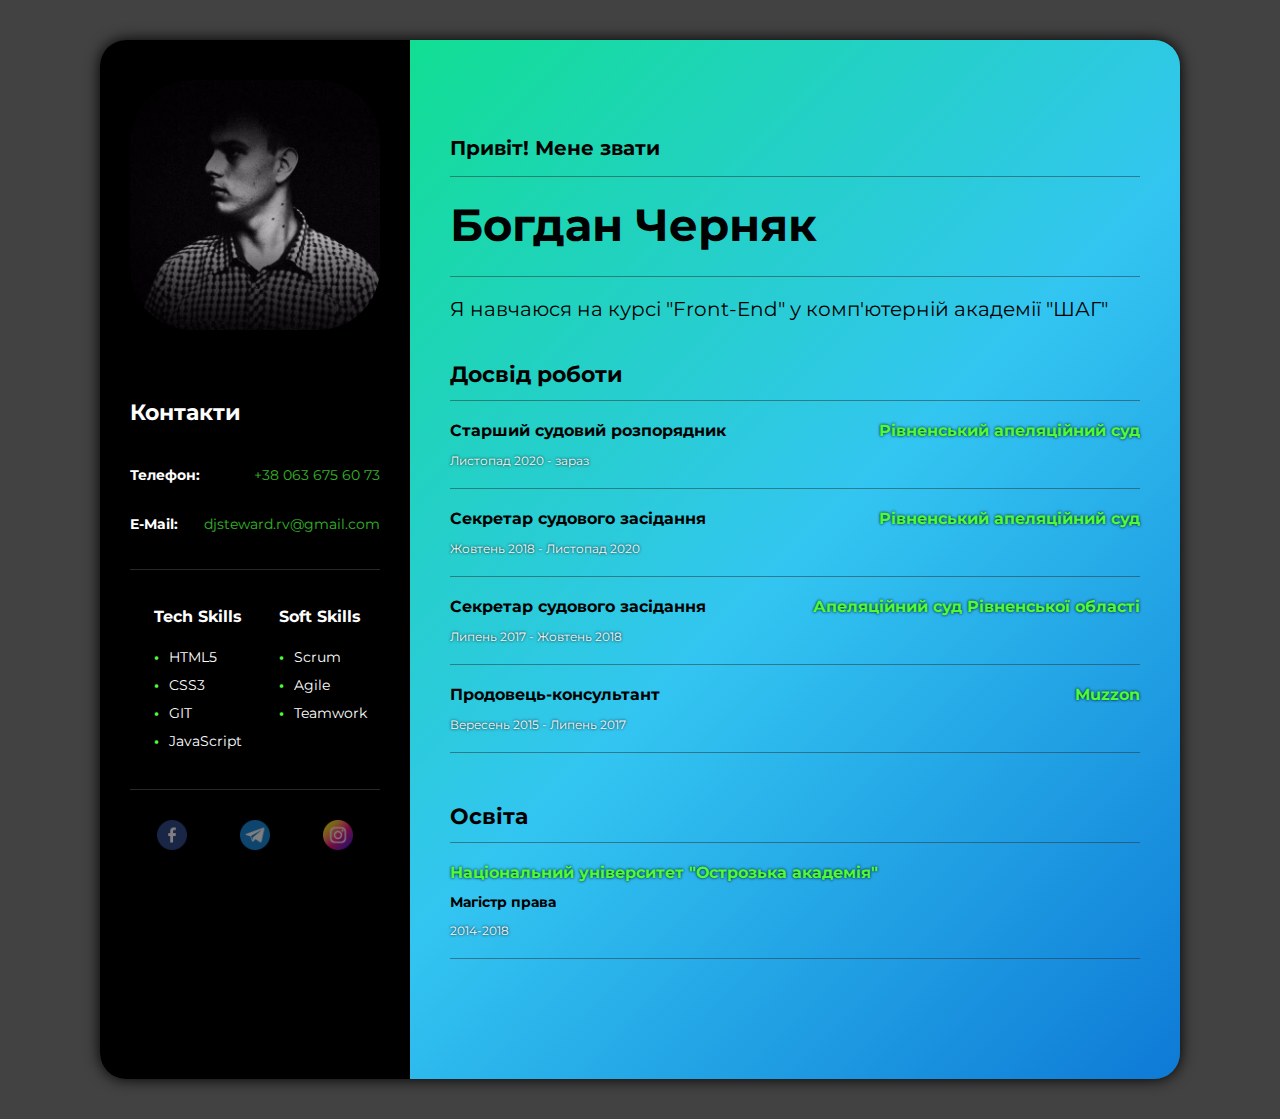
==== index.html @ 0052b84a "upadte styles" ====
<!DOCTYPE html>
<html lang="ua">
<head>
    <meta charset="UTF-8">
    <meta http-equiv="X-UA-Compatible" content="IE=edge">
    <meta name="viewport" content="width=device-width, initial-scale=1">

    <link rel="preconnect" href="https://fonts.googleapis.com">
    <link rel="preconnect" href="https://fonts.gstatic.com" crossorigin>
    <link href="https://fonts.googleapis.com/css2?family=Montserrat:wght@400;700&display=swap" rel="stylesheet">
    <link rel="stylesheet" href="/assets/css/styles.css">

    <title>РЕЗЮМЕ</title>
</head>
<body>

<!-- Main -->
<div class="main">
    <!-- Main Content -->
    <div class="main-content">
        <div class="container">
            <!-- About -->
            <div class="about">
                <h2 class="about-subtittle">Привіт! Мене звати</h2>
                <hr class="main__splitter">
                <h1 class="about-tittle">Богдан Черняк</h1>
                <hr class="main__splitter">
                <p class="about-content">Я навчаюcя на курсі "Front-End" у комп'ютерній академії "ШАГ"</p>
            
            </div>

            <!-- Work Experience -->
            <div class="work">
                <h3 class="work-tittle">Досвід роботи</h3>
                    <!-- Work 1 -->
                    <hr class="main__splitter">
                    <div>
                        <h4 class="work-position">Старший судовий розпорядник<span class="work-place">Рівненський апеляційний суд</span></h4>
                        <p class="work-period">Листопад 2020 - зараз</p>
                    </div> 
                    <hr class="main__splitter">       
                    <!-- Work 2  -->
                    <div>
                        <h4 class="work-position">Секретар судового засідання<span class="work-place">Рівненський апеляційний суд</span></h4>
                        <p class="work-period">Жовтень 2018 - Листопад 2020</p>
                    </div>
                    <hr class="main__splitter">
                    <!-- Work 3 -->
                    <div>
                        <h4 class="work-position">Секретар судового засідання<span class="work-place">Апеляційний суд Рівненської області</span></h4>
                        <p class="work-period">Липень 2017 - Жовтень 2018</p>
                    </div>
                    <hr class="main__splitter">
                    <!-- Work 4 -->
                    <div>
                        <h4 class="work-position">Продовець-консультант<span class="work-place">Muzzon</span></h4>
                        <p class="work-period">Вересень 2015 - Липень 2017</p>
                    </div>
                    <hr class="main__splitter">
            </div><!-- /Work Experience -->
            

            <!-- Education -->
            <div class="education">
                <h3 class="education-tittle">Освіта</h3>
                <hr class="main__splitter">
                <p class="education-place">Національний університет "Острозька академія"</p>
                <p class="education-speciality">Магістр права</p>
                <p class="education-period">2014-2018</p>
                <hr class="main__splitter">
            </div><!-- /Education -->
        </div> <!--/container-->
    </div><!-- /Main Content -->
    <!-- Sidebar -->
    <aside class="sidebar">
        <div class="sidebar__me">
            <img src="/assets/img/photo.jpg" alt="Photo" width="250" class="sidebar-photo">
        </div>
        <!-- Contacts -->
        <div class="contacts">
            <h3>Контакти</h3>
            <div class="contacts__inner">
                <p class="contacts__item"><strong>Телефон:</strong> <a class="contacts-link" href="tel:+380636756073">+38 063 675 60 73</a></p>
                <p class="contacts__item"><strong>E-Mail:</strong> <a class="contacts-link" href="mailto:djsteward.rv@gmail.com">djsteward.rv@gmail.com</a></p>
            </div>
        </div><!-- /Contacts -->
        <hr class="sidebar__splitter">
        <div class="skills">
            <!-- Tech Skills -->
            <div class="tech-skills">
                <h3>Tech Skills</h3>
                <ul>
                    <li>HTML5</li>
                    <li>CSS3</li>
                    <li>GIT</li>
                    <li>JavaScript</li>
                </ul>
            </div><!-- /Tech Skills -->
        
            <!-- Soft Skills -->
            <div class="soft-skills">
                <h3>Soft Skills</h3>
                <ul>
                    <li>Scrum</li>
                    <li>Agile</li>
                    <li>Teamwork</li>
                </ul>
            </div><!-- /Soft Skills -->
        </div> <!-- /Skills-->
        <hr class="sidebar__splitter">
        <!-- Social -->
        
        <div class="social__inner">
            <div class="social__item">
                <a href="https://www.facebook.com/bohdancherniak/" target="_blank">
                    <img src="/assets/img/facebook.png" alt="facebook" class="social__icon" width="30px">
                </a>
            </div>
            <div class="social__item">
                <a href="https://t.me/Bodzey" target="_blank">
                <img src="/assets/img/telegram.png" alt="telegram" class="social__icon" width="30px">
                </a>
            </div>    
            <div class="social__item">
                <a href="https://www.instagram.com/bodzey/" target="_blank">
                <img src="/assets/img/instagram.png" alt="instagram" class="social__icon" width="30px">
                </a>
            </div>    
        </div>
        
    </aside>
</div><!-- /Main-->

</body>
</html>
---- assets/css/styles.css ----
body {

	background-color: #424242;
	background-size: cover;
	font-family: "Montserrat", sans-serif;
	font-weight: 400;
	font-size: 14px;
	color: #010101;

	margin: 30px;

}

.main__splitter {
	margin: 0 0 20px;
  	height: 1px;
  	border: 0;
 	background-color: #303030;

	opacity: .5;
}
/* Main */
.main {
	display: flex;
	flex-direction: row-reverse;
	max-width: 1080px;
	margin: 40px auto;
	box-shadow: 0 0 15px #000;
	border-radius: 26px;	
	
}
.container {
	display: flex;
    justify-content: flex-start;
    flex-wrap: wrap;
}
/* Main Content */
.main-content {
	background-image: linear-gradient(135deg, #11de93, #33c5f1, #0e7ad6);
	padding: 100px 40px;
	border-radius: 0 26px 26px 0;
}
.about {
	width: 100%;
	margin-bottom: 40px;
}
.about-subtittle {
	font-style: normal;
	font-weight: bold;
	font-size: 20px;
	line-height: 17px;
	margin: 0;
	margin-bottom: 19px;
}
.about-tittle {
	font-style: normal;
	font-weight: bold;
	font-size: 45px;
	line-height: 55px;
	margin: 0;
	padding-bottom: 24px;
}
.about-content {
	margin: 0;
	font-style: normal;
	font-weight: normal;
	font-size: 20px;
	line-height: 24px;
}

/* Work */
.work {
    width: 100%;
    margin-bottom: 30px;
}
.work-tittle {
	margin: 0;
	margin-bottom: 12px;
	font-style: normal;
	font-weight: bold;
	font-size: 22px;
	line-height: 27px;
	color: #000000;
}

.work-position {
    display: flex;
    margin: 0;
    margin-bottom: 11px;
    font-style: normal;
    font-weight: bold;
	
    font-size: 16px;
    line-height: 20px;
    justify-content: space-between;
}
.work-place {
	font-style: normal;
	font-weight: bold;
	font-size: 16px;
	line-height: 20px;
	text-align: right;

	color: #4dfb3a;
	text-shadow: 0 0 3px #000;
}
.work-period {
	font-style: normal;
	font-weight: normal;
	font-size: 12px;
	line-height: 15px;
	color: #f8f8f8;
	margin-bottom: 20px;

	text-shadow: 0 0 3px #000;
}


/* Education */
.education {
	width: 100%;
}
.education-tittle {
	margin: 0;
	margin-bottom: 12px;
	font-style: normal;
	font-weight: bold;
	font-size: 22px;
	line-height: 27px;
	color: #000000;
}
.education-place {
	margin: 0;
	margin-bottom: 11px;
	font-style: normal;
	font-weight: bold;
	font-size: 16px;
	line-height: 20px;
	color: #4dfb3a;
    text-shadow: 0 0 3px #000;
}
.education-speciality {
	margin: 0;
	margin-bottom: 12px;
	font-style: normal;
	font-weight: bold;
	font-size: 14px;
	line-height: 17px;
	color: #000000;
}
.education-period {
	margin: 0;
	margin-bottom: 20px;
	font-style: normal;
	font-weight: normal;
	font-size: 12px;
	line-height: 15px;
	color: #f8f8f8;

	text-shadow: 0 0 3px #000;
}
/* Sidebar */
.sidebar {
    background-color: rgb(0, 0, 0);
    color: #fff;
    border-radius: 26px 0 0 26px;
    display: flex;
    flex-wrap: wrap;
    align-content: space-between;
    align-items: flex-start;
    justify-content: flex-start;
    flex-direction: column;

	padding: 0 30px;

}
/* Sidebar Photo */
.sidebar__splitter {
	width: 100%;
	margin: 20px 0 20px;
  	height: 1px;
  	border: 0;
 	background-color: #cfcfcf;
	opacity: .2;
}

.sidebar-photo {
	margin: 40px 0;
	border-radius: 25%;
}
.sidebar__me {
	box-shadow: inset 10px 10px 50px #000;

}

.contacts {
	display: flex;
	flex-direction: column;
	width: 100%;
	margin: 0 auto;
	line-height: 1.5;

}
.contacts h3 {
	font-size: 22px;
	font-weight: 700;
}
.contacts__inner {
	display: flex;
	flex-direction: column;
}

.contacts__item {
	display: flex;
	justify-content: space-between;
}

.contacts-link {
	text-decoration: none;
	font-size: 14px;
	color: #4dfb3a;
	margin-left: 12px;
	opacity: .7;

	transition: all .2s linear;
}
.contacts-link:hover {
	opacity: 1;

	transition: all .2s linear;

	transform: scale(1.05);
}
.skills {
	width: 100%;
	/* max-width: 235px; */

	display: flex;
	justify-content: space-around;
	width: 100%;
}

.tech-skills {
	margin-left: 10px;
}
.tech-skills ul {
	padding: 0;
	line-height: 2;
}
.tech-skills li {
	list-style: none;
}

.tech-skills li::before {
	content: "•";
	font-weight: 700;
	color: #50fb3a;

	padding-right: 10px;
}

.soft-skills {
	margin-left: 10px;

}
.soft-skills ul {
	padding: 0;
	line-height: 2;
}
.soft-skills li {
	list-style: none;
}

.soft-skills li::before {
	content: "•";
	font-weight: 700;
	color: #50fb3a;

	padding-right: 10px;
}

/* Social Icons */

.social__inner {
	display: flex;
	justify-content: space-around;
	width: 100%;
}

.social__item {
	width: 50px;
	height: 50px;
}
.social__icon {
	display: block;
	margin: auto auto;
	margin-top: 10px;

	opacity: .5;
	transition: all .2s linear;

}

.social__icon:hover {
	opacity: 1;
	transition: all .2s linear;

	transform: scale(1.3);

}


/* @Media */

@media (max-width: 575px) {
	body {
		margin: 15px;
	}
	.main {
		flex-direction: column-reverse;
		margin: 0 auto;
	}
	.main-content {
		padding: 60px 30px;
		border-radius: 0px 0px 26px 26px;
	}



	.sidebar {
		
		align-content: center;
		justify-content: center;
		align-items: center;

		border-radius: 26px 26px 0 0;
	}


	.contacts, .tech-skills, .soft-skills {
		margin: 0;
	}

}
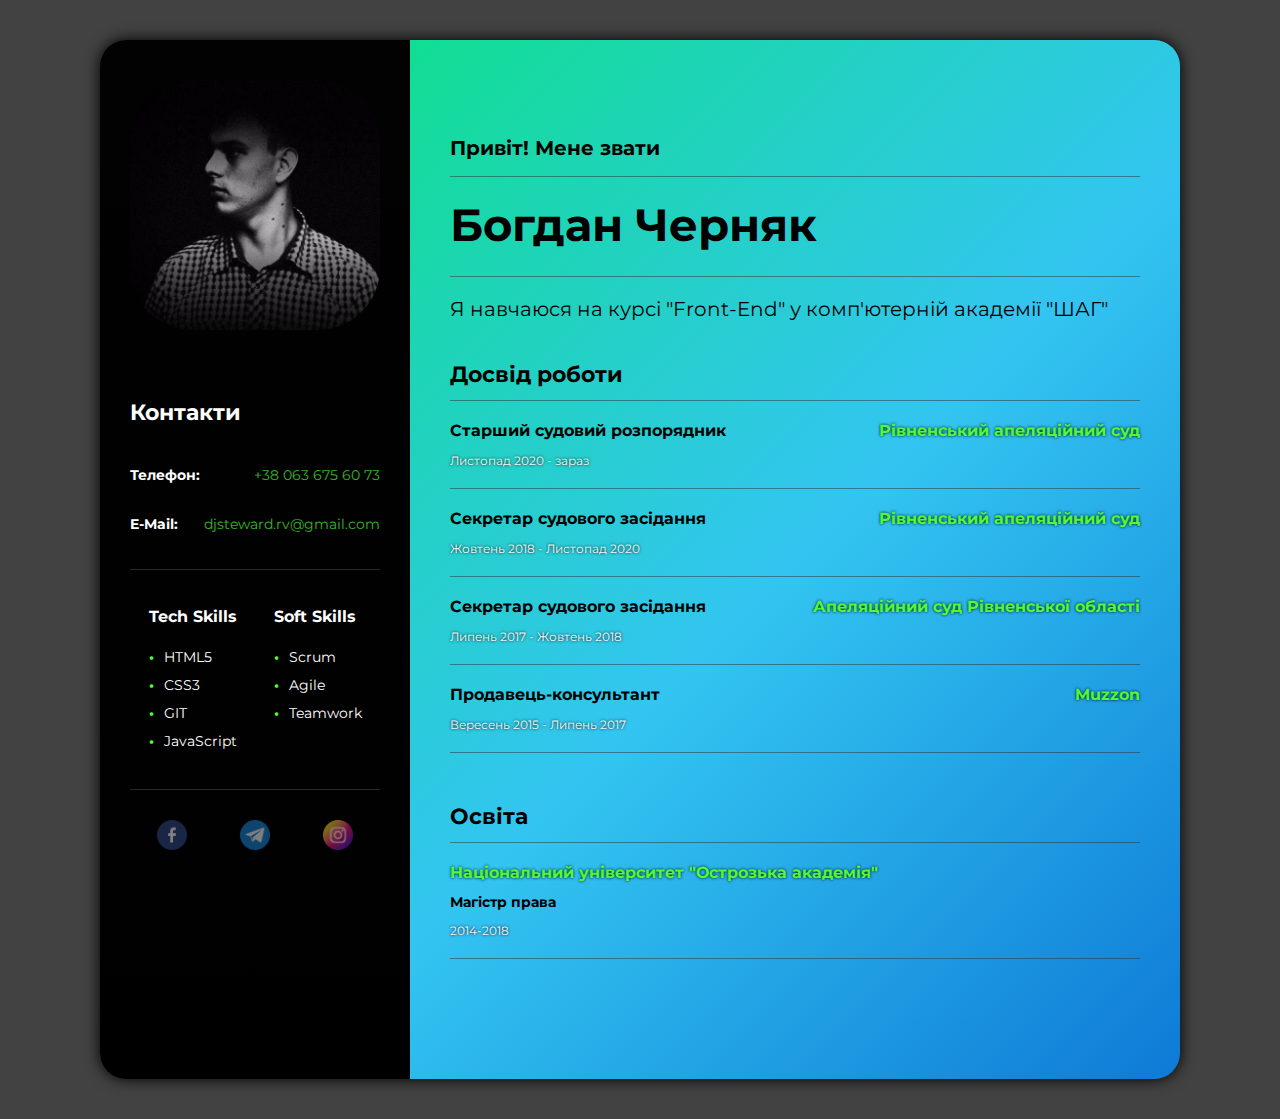
==== commit 03c3497b: "Update index.html" ====
--- a/index.html
+++ b/index.html
@@ -53,7 +53,7 @@
                     <hr class="main__splitter">
                     <!-- Work 4 -->
                     <div>
-                        <h4 class="work-position">Продовець-консультант<span class="work-place">Muzzon</span></h4>
+                        <h4 class="work-position">Продавець-консультант<span class="work-place">Muzzon</span></h4>
                         <p class="work-period">Вересень 2015 - Липень 2017</p>
                     </div>
                     <hr class="main__splitter">
--- a/assets/css/styles.css
+++ b/assets/css/styles.css
@@ -161,7 +161,7 @@
 }
 /* Sidebar */
 .sidebar {
-    background-color: rgb(0, 0, 0);
+	background-image: linear-gradient(180deg, #020202, #000);
     color: #fff;
     border-radius: 26px 0 0 26px;
     display: flex;
@@ -188,10 +188,7 @@
 	margin: 40px 0;
 	border-radius: 25%;
 }
-.sidebar__me {
-	box-shadow: inset 10px 10px 50px #000;
-
-}
+
 
 .contacts {
 	display: flex;
@@ -240,9 +237,7 @@
 	width: 100%;
 }
 
-.tech-skills {
-	margin-left: 10px;
-}
+
 .tech-skills ul {
 	padding: 0;
 	line-height: 2;
@@ -259,10 +254,7 @@
 	padding-right: 10px;
 }
 
-.soft-skills {
-	margin-left: 10px;
-
-}
+
 .soft-skills ul {
 	padding: 0;
 	line-height: 2;
@@ -285,6 +277,8 @@
 	display: flex;
 	justify-content: space-around;
 	width: 100%;
+
+	margin-bottom: 20px;
 }
 
 .social__item {
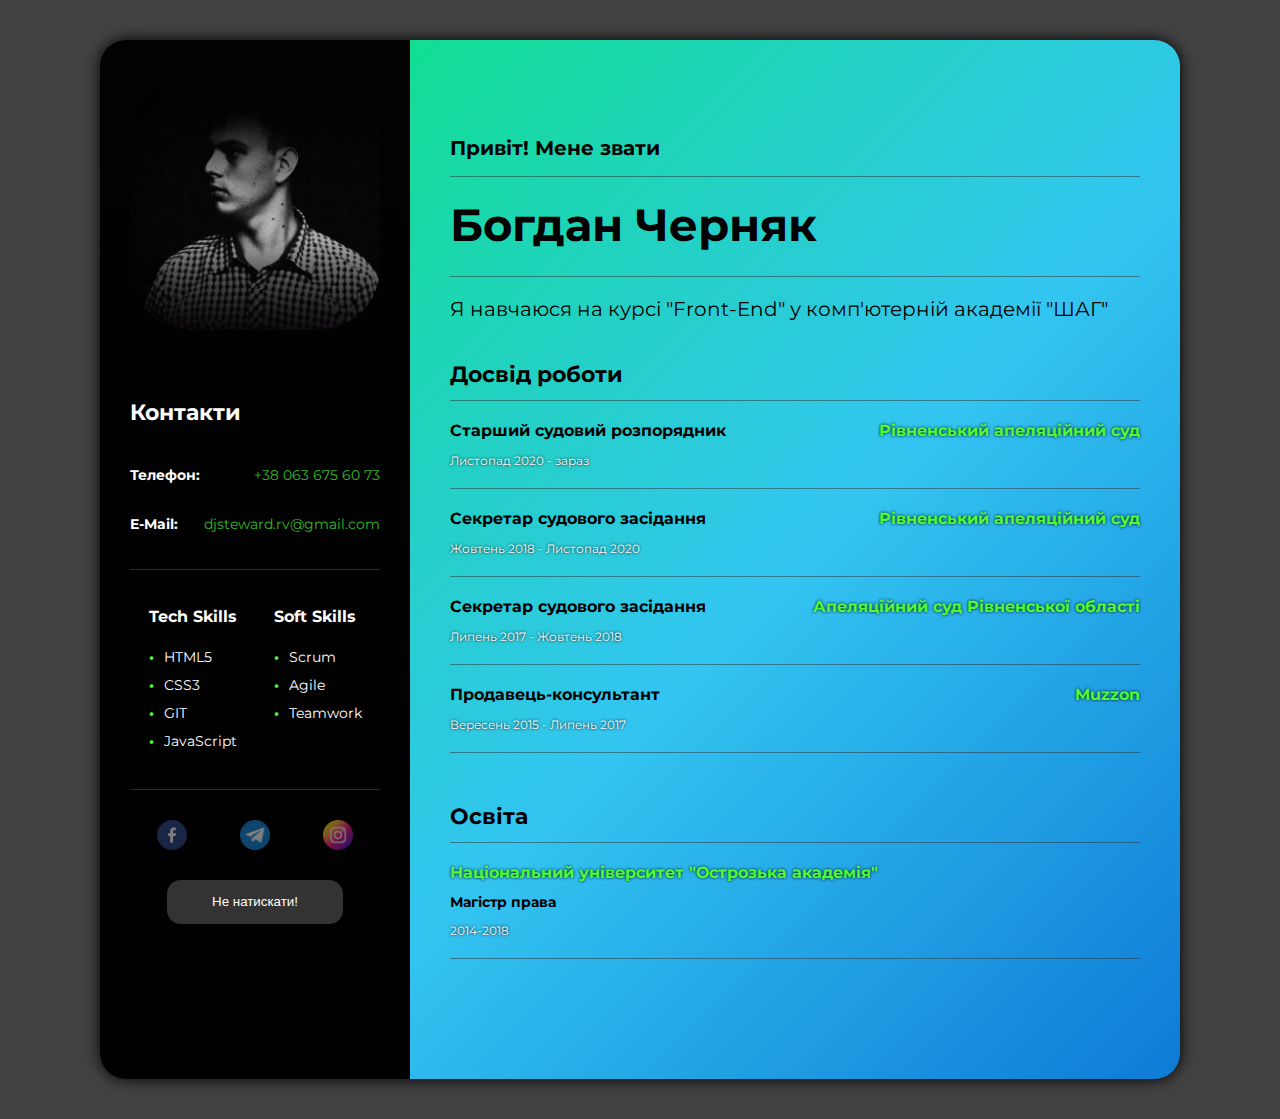
==== commit 2e7e46e5: "added modal" ====
--- a/index.html
+++ b/index.html
@@ -128,8 +128,48 @@
             </div>    
         </div>
         
+        <div class="hello">
+            <div class="hello__button">
+                <button class="btn" data-modal="#hello" >Не натискати!</button>
+            </div>
+        </div>
+        
     </aside>
+
+    <!-- Modal -->
+    <div class="modal" type="button" id="hello">
+        <div class="modal__inner">
+            <div class="modal__content">
+                <p class="modal__text">Hello World!</p>
+                <form class="form" action="/" method="post">
+                    <div class="form__group">
+                        <input type="text" class="input" placeholder="Ім'я">
+                    </div>
+                    <div class="form__group">
+                        <input type="tel" class="input" placeholder="Телефон">
+                    </div>
+                    <div class="form__group">
+                        <input type="email" class="input" placeholder="E-mail">
+                    </div>
+                    <div class="form__group">
+                        <!-- <input type="text" class="input" placeholder="Повідомлення"> -->
+                        <textarea class="input" name="" id="" cols="30" rows="10" placeholder="Повідомлення"></textarea>
+                    </div>
+                    <button class="btn" type="submit"><span>Надіслати</span></button>
+                </form>
+
+                <button class="modal__close" type="button">
+                    <img src="/assets/img/close.svg" alt="Close" data-modal-close>
+                </button>
+            </div>
+        </div>
+    </div>
 </div><!-- /Main-->
+
+
+<!-- JavaScript -->
+<script src="https://ajax.aspnetcdn.com/ajax/jQuery/jquery-3.6.0.min.js"></script>
+<script src="/assets/js/app.js"></script>
 
 </body>
 </html>
--- a/assets/css/styles.css
+++ b/assets/css/styles.css
@@ -11,6 +11,10 @@
 
 }
 
+body.no-scroll {
+	overflow: hidden;
+}
+
 .main__splitter {
 	margin: 0 0 20px;
   	height: 1px;
@@ -18,6 +22,10 @@
  	background-color: #303030;
 
 	opacity: .5;
+}
+
+textarea {
+	resize: none;
 }
 /* Main */
 .main {
@@ -303,7 +311,159 @@
 
 }
 
-
+.hello {
+	display: flex;
+	width: 100%;
+
+	justify-content: center;
+
+	margin-bottom: 40px;
+}
+/* Button */
+.btn {
+	display: inline-block;
+	vertical-align: middle;
+	padding: 15px 45px;
+	position: relative;
+	overflow: hidden;
+
+	background-color: #333;
+	border: none;
+	border-radius: 14px;
+
+
+	color: #fff;
+	text-align: center;
+	line-height: 1.1;
+	cursor: pointer;
+	text-decoration: none;
+}
+
+.btn:before {
+	content: "";
+	display: block;
+	width: 100%;
+	height: 100%;
+
+	background-color: #000;
+	opacity: 0;
+
+	position: absolute;
+	top: 0;
+	left: 0;
+	z-index: 1;
+
+	transition: opacity 0.2s linear;
+}
+.btn span {
+	position: relative;
+	z-index: 2;
+}
+.btn:hover:before {
+	opacity: 0.3;
+}
+
+/* Modals */
+
+.modal {
+	display: none;
+
+	width: 100%;
+	height: 100%;
+	/* padding: 30px 15px; */
+	overflow-y: auto;
+
+	background-color: rgba(0, 0, 0, 0.9);
+
+	position: fixed;
+	top: 0;
+	left: 0;
+	z-index: 2000;
+}
+.modal.show {
+	display: block;
+}
+.modal__inner {
+	display: flex;
+	justify-content: center;
+	align-items: center;
+	min-height: 100%;
+}
+.modal__content {
+	width: 100%;
+	max-width: 400px;
+	padding: 25px;
+
+	position: relative;
+
+	background-color: #cfcfcf;
+	border-radius: 26px;
+	transform: scale(0.5);
+	opacity: 0;
+	transition: transform 0.2s ease-out, opacity 0.2s ease-out;
+}
+
+.modal__text {
+	font-size: 48px;
+	text-align: center;
+}
+
+.modal__close {
+	width: 20px;
+	height: 20px;
+
+	position: absolute;
+	top: -30px;
+	right: -25px;
+
+	background: none;
+	border: none;
+
+	cursor: pointer;
+
+	transition: transform 0.1s linear;
+}
+.modal__close:focus {
+	outline: none;
+}
+.modal__close:hover {
+	transform: scale(1.2);
+}
+
+
+/* Form */
+
+.input {
+	display: block;
+	width: 100%;
+	padding: 10px 0;
+
+	margin-bottom: 15px;
+
+	background: none;
+	border: none;
+	border: 1px solid rgba(0, 0, 0, 0.25);
+
+
+	font-size: 16px;
+	color: #000000;
+
+	transition: border-color 0.2s linear;
+}
+
+.input::placeholder {
+	color: rgba(0, 0, 0, 0.5);
+	opacity: 1;
+	transition: opacity 0.1s linear;
+}
+.input:focus {
+	outline: none;
+	border-bottom-color: rgb(255, 255, 255);
+}
+
+.input:focus::placeholder {
+	opacity: 0;
+}
 /* @Media */
 
 @media (max-width: 575px) {
@@ -335,4 +495,12 @@
 		margin: 0;
 	}
 
+	.modal__content {
+		max-width: 180px;
+	}
+	
+	.modal__text {
+		font-size: 24px;
+	}
+
 }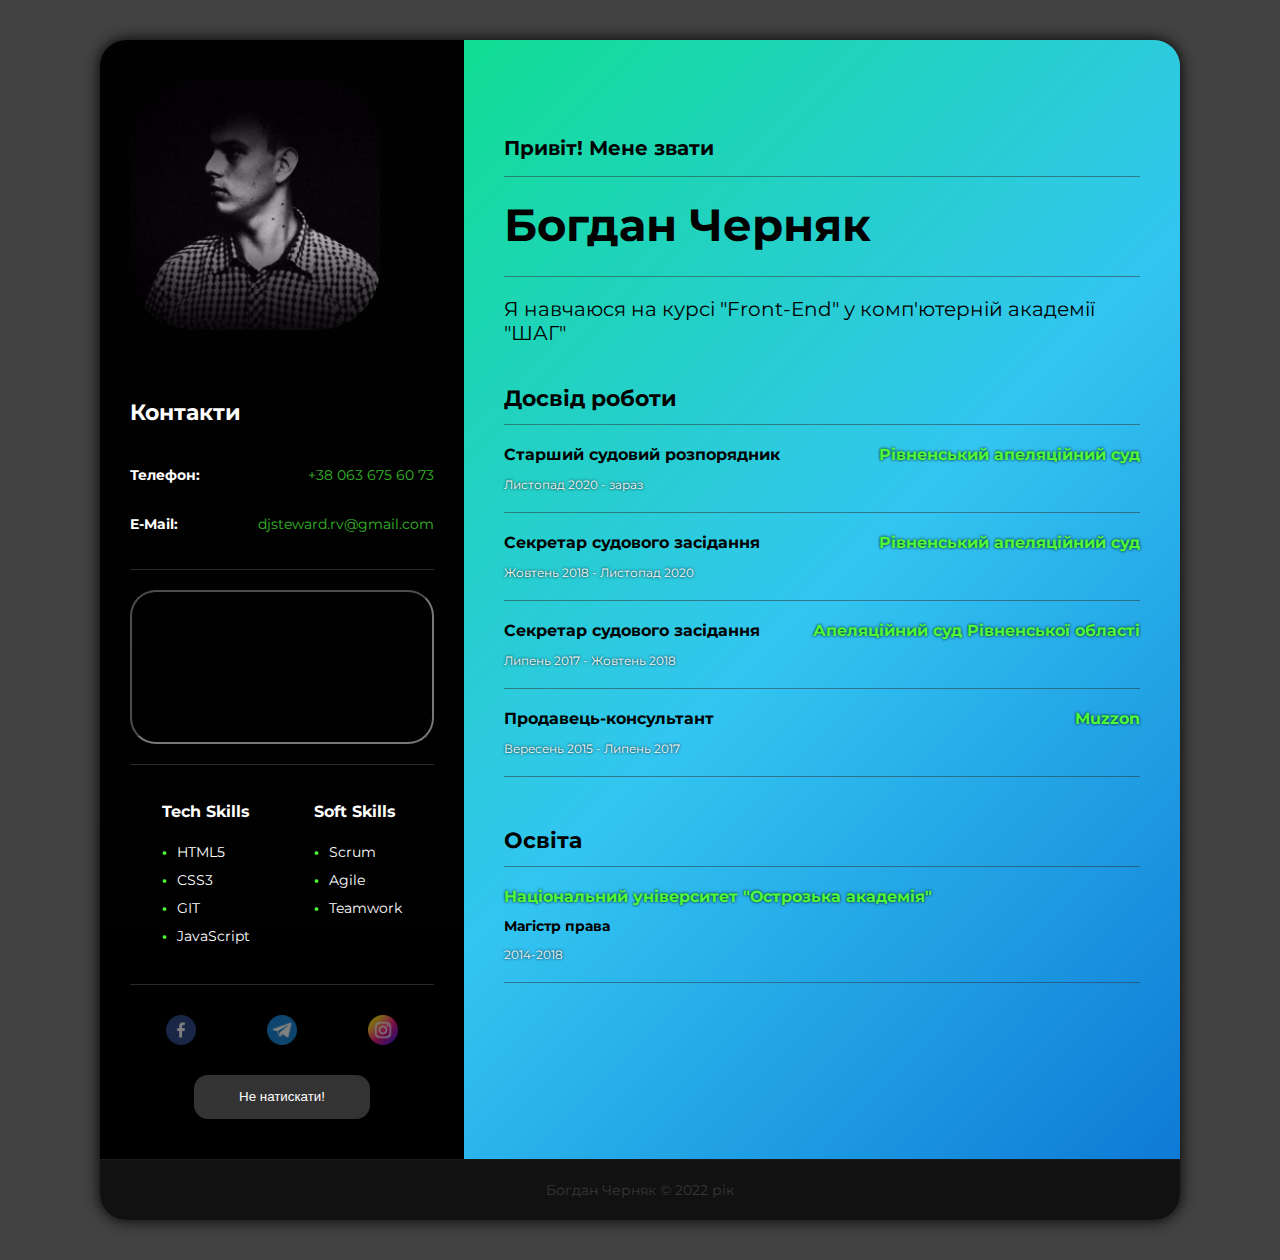
==== commit cfe06762: "added footer" ====
--- a/index.html
+++ b/index.html
@@ -16,125 +16,142 @@
 
 <!-- Main -->
 <div class="main">
-    <!-- Main Content -->
-    <div class="main-content">
-        <div class="container">
-            <!-- About -->
-            <div class="about">
-                <h2 class="about-subtittle">Привіт! Мене звати</h2>
-                <hr class="main__splitter">
-                <h1 class="about-tittle">Богдан Черняк</h1>
-                <hr class="main__splitter">
-                <p class="about-content">Я навчаюcя на курсі "Front-End" у комп'ютерній академії "ШАГ"</p>
+    <div class="page">
+        <!-- Main Content -->
+        <div class="main-content">
+            <div class="container">
+                <!-- About -->
+                <div class="about">
+                    <h2 class="about-subtittle">Привіт! Мене звати</h2>
+                    <hr class="main__splitter">
+                    <h1 class="about-tittle">Богдан Черняк</h1>
+                    <hr class="main__splitter">
+                    <p class="about-content">Я навчаюcя на курсі "Front-End" у комп'ютерній академії "ШАГ"</p>
+                
+                </div>
+
+                <!-- Work Experience -->
+                <div class="work">
+                    <h3 class="work-tittle">Досвід роботи</h3>
+                        <!-- Work 1 -->
+                        <hr class="main__splitter">
+                        <div>
+                            <h4 class="work-position">Старший судовий розпорядник<span class="work-place">Рівненський апеляційний суд</span></h4>
+                            <p class="work-period">Листопад 2020 - зараз</p>
+                        </div> 
+                        <hr class="main__splitter">       
+                        <!-- Work 2  -->
+                        <div>
+                            <h4 class="work-position">Секретар судового засідання<span class="work-place">Рівненський апеляційний суд</span></h4>
+                            <p class="work-period">Жовтень 2018 - Листопад 2020</p>
+                        </div>
+                        <hr class="main__splitter">
+                        <!-- Work 3 -->
+                        <div>
+                            <h4 class="work-position">Секретар судового засідання<span class="work-place">Апеляційний суд Рівненської області</span></h4>
+                            <p class="work-period">Липень 2017 - Жовтень 2018</p>
+                        </div>
+                        <hr class="main__splitter">
+                        <!-- Work 4 -->
+                        <div>
+                            <h4 class="work-position">Продавець-консультант<span class="work-place">Muzzon</span></h4>
+                            <p class="work-period">Вересень 2015 - Липень 2017</p>
+                        </div>
+                        <hr class="main__splitter">
+                </div><!-- /Work Experience -->
+                
+
+                <!-- Education -->
+                <div class="education">
+                    <h3 class="education-tittle">Освіта</h3>
+                    <hr class="main__splitter">
+                    <p class="education-place">Національний університет "Острозька академія"</p>
+                    <p class="education-speciality">Магістр права</p>
+                    <p class="education-period">2014-2018</p>
+                    <hr class="main__splitter">
+                </div><!-- /Education -->
+
+
+
+            </div> <!--/container-->
+        </div><!-- /Main Content -->
+    
+    
+        <!-- Sidebar -->
+        <aside class="sidebar">
+            <div class="sidebar__me">
+                <img src="/assets/img/photo.jpg" alt="Photo" width="250" class="sidebar-photo">
+            </div>
+            <!-- Contacts -->
+            <div class="contacts">
+                <h3>Контакти</h3>
+                <div class="contacts__inner">
+                    <p class="contacts__item"><strong>Телефон:</strong> <a class="contacts-link" href="tel:+380636756073">+38 063 675 60 73</a></p>
+                    <p class="contacts__item"><strong>E-Mail:</strong> <a class="contacts-link" href="mailto:djsteward.rv@gmail.com">djsteward.rv@gmail.com</a></p>
+                    <hr class="sidebar__splitter">
+                    <div class="contacts__map">
+                        <iframe class="map" src="https://www.google.com/maps/embed?pb=!1m18!1m12!1m3!1d2531.4596275187096!2d26.25654161564354!3d50.61857787949894!2m3!1f0!2f0!3f0!3m2!1i1024!2i768!4f13.1!3m3!1m2!1s0x472f134609e1331f%3A0x4b4b27390f364d81!2z0JrQvtC80L8n0Y7RgtC10YDQvdCwINCQ0LrQsNC00LXQvNGW0Y8g0KjQkNCT!5e0!3m2!1sru!2sua!4v1642107349588!5m2!1sru!2sua" width="300" height="150" allowfullscreen="true" loading="lazy"></iframe>
+                    </div>
+
+                </div>
+            </div><!-- /Contacts -->
+            <hr class="sidebar__splitter">
+            <div class="skills">
+                <!-- Tech Skills -->
+                <div class="tech-skills">
+                    <h3>Tech Skills</h3>
+                    <ul>
+                        <li>HTML5</li>
+                        <li>CSS3</li>
+                        <li>GIT</li>
+                        <li>JavaScript</li>
+                    </ul>
+                </div><!-- /Tech Skills -->
             
+                <!-- Soft Skills -->
+                <div class="soft-skills">
+                    <h3>Soft Skills</h3>
+                    <ul>
+                        <li>Scrum</li>
+                        <li>Agile</li>
+                        <li>Teamwork</li>
+                    </ul>
+                </div><!-- /Soft Skills -->
+            </div> <!-- /Skills-->
+            <hr class="sidebar__splitter">
+            <!-- Social -->
+            
+            <div class="social__inner">
+                <div class="social__item">
+                    <a href="https://www.facebook.com/bohdancherniak/" target="_blank">
+                        <img src="/assets/img/facebook.png" alt="facebook" class="social__icon" width="30px">
+                    </a>
+                </div>
+                <div class="social__item">
+                    <a href="https://t.me/Bodzey" target="_blank">
+                    <img src="/assets/img/telegram.png" alt="telegram" class="social__icon" width="30px">
+                    </a>
+                </div>    
+                <div class="social__item">
+                    <a href="https://www.instagram.com/bodzey/" target="_blank">
+                    <img src="/assets/img/instagram.png" alt="instagram" class="social__icon" width="30px">
+                    </a>
+                </div>    
             </div>
-
-            <!-- Work Experience -->
-            <div class="work">
-                <h3 class="work-tittle">Досвід роботи</h3>
-                    <!-- Work 1 -->
-                    <hr class="main__splitter">
-                    <div>
-                        <h4 class="work-position">Старший судовий розпорядник<span class="work-place">Рівненський апеляційний суд</span></h4>
-                        <p class="work-period">Листопад 2020 - зараз</p>
-                    </div> 
-                    <hr class="main__splitter">       
-                    <!-- Work 2  -->
-                    <div>
-                        <h4 class="work-position">Секретар судового засідання<span class="work-place">Рівненський апеляційний суд</span></h4>
-                        <p class="work-period">Жовтень 2018 - Листопад 2020</p>
-                    </div>
-                    <hr class="main__splitter">
-                    <!-- Work 3 -->
-                    <div>
-                        <h4 class="work-position">Секретар судового засідання<span class="work-place">Апеляційний суд Рівненської області</span></h4>
-                        <p class="work-period">Липень 2017 - Жовтень 2018</p>
-                    </div>
-                    <hr class="main__splitter">
-                    <!-- Work 4 -->
-                    <div>
-                        <h4 class="work-position">Продавець-консультант<span class="work-place">Muzzon</span></h4>
-                        <p class="work-period">Вересень 2015 - Липень 2017</p>
-                    </div>
-                    <hr class="main__splitter">
-            </div><!-- /Work Experience -->
             
-
-            <!-- Education -->
-            <div class="education">
-                <h3 class="education-tittle">Освіта</h3>
-                <hr class="main__splitter">
-                <p class="education-place">Національний університет "Острозька академія"</p>
-                <p class="education-speciality">Магістр права</p>
-                <p class="education-period">2014-2018</p>
-                <hr class="main__splitter">
-            </div><!-- /Education -->
-        </div> <!--/container-->
-    </div><!-- /Main Content -->
-    <!-- Sidebar -->
-    <aside class="sidebar">
-        <div class="sidebar__me">
-            <img src="/assets/img/photo.jpg" alt="Photo" width="250" class="sidebar-photo">
-        </div>
-        <!-- Contacts -->
-        <div class="contacts">
-            <h3>Контакти</h3>
-            <div class="contacts__inner">
-                <p class="contacts__item"><strong>Телефон:</strong> <a class="contacts-link" href="tel:+380636756073">+38 063 675 60 73</a></p>
-                <p class="contacts__item"><strong>E-Mail:</strong> <a class="contacts-link" href="mailto:djsteward.rv@gmail.com">djsteward.rv@gmail.com</a></p>
+            <div class="hello">
+                <div class="hello__button">
+                    <button class="btn" data-modal="#hello" >Не натискати!</button>
+                </div>
             </div>
-        </div><!-- /Contacts -->
-        <hr class="sidebar__splitter">
-        <div class="skills">
-            <!-- Tech Skills -->
-            <div class="tech-skills">
-                <h3>Tech Skills</h3>
-                <ul>
-                    <li>HTML5</li>
-                    <li>CSS3</li>
-                    <li>GIT</li>
-                    <li>JavaScript</li>
-                </ul>
-            </div><!-- /Tech Skills -->
-        
-            <!-- Soft Skills -->
-            <div class="soft-skills">
-                <h3>Soft Skills</h3>
-                <ul>
-                    <li>Scrum</li>
-                    <li>Agile</li>
-                    <li>Teamwork</li>
-                </ul>
-            </div><!-- /Soft Skills -->
-        </div> <!-- /Skills-->
-        <hr class="sidebar__splitter">
-        <!-- Social -->
-        
-        <div class="social__inner">
-            <div class="social__item">
-                <a href="https://www.facebook.com/bohdancherniak/" target="_blank">
-                    <img src="/assets/img/facebook.png" alt="facebook" class="social__icon" width="30px">
-                </a>
-            </div>
-            <div class="social__item">
-                <a href="https://t.me/Bodzey" target="_blank">
-                <img src="/assets/img/telegram.png" alt="telegram" class="social__icon" width="30px">
-                </a>
-            </div>    
-            <div class="social__item">
-                <a href="https://www.instagram.com/bodzey/" target="_blank">
-                <img src="/assets/img/instagram.png" alt="instagram" class="social__icon" width="30px">
-                </a>
-            </div>    
-        </div>
-        
-        <div class="hello">
-            <div class="hello__button">
-                <button class="btn" data-modal="#hello" >Не натискати!</button>
-            </div>
-        </div>
-        
-    </aside>
+            
+        </aside>
+    </div>
+    <footer class="footer">
+        <p class="footer__text">
+            Богдан Черняк &#169 2022 рік
+        </p>
+    </footer>
 
     <!-- Modal -->
     <div class="modal" type="button" id="hello">
@@ -153,7 +170,7 @@
                     </div>
                     <div class="form__group">
                         <!-- <input type="text" class="input" placeholder="Повідомлення"> -->
-                        <textarea class="input" name="" id="" cols="30" rows="10" placeholder="Повідомлення"></textarea>
+                        <textarea class="input" name="" id="" cols="10" rows="10" placeholder="Повідомлення"></textarea>
                     </div>
                     <button class="btn" type="submit"><span>Надіслати</span></button>
                 </form>
--- a/assets/css/styles.css
+++ b/assets/css/styles.css
@@ -29,14 +29,17 @@
 }
 /* Main */
 .main {
-	display: flex;
-	flex-direction: row-reverse;
+
 	max-width: 1080px;
 	margin: 40px auto;
 	box-shadow: 0 0 15px #000;
 	border-radius: 26px;	
 	
 }
+.page {
+	display: flex;
+	flex-direction: row-reverse;
+}
 .container {
 	display: flex;
     justify-content: flex-start;
@@ -46,7 +49,9 @@
 .main-content {
 	background-image: linear-gradient(135deg, #11de93, #33c5f1, #0e7ad6);
 	padding: 100px 40px;
-	border-radius: 0 26px 26px 0;
+	border-radius: 0 26px 0 0;
+
+
 }
 .about {
 	width: 100%;
@@ -171,7 +176,7 @@
 .sidebar {
 	background-image: linear-gradient(180deg, #020202, #000);
     color: #fff;
-    border-radius: 26px 0 0 26px;
+    border-radius: 26px 0 0 0;
     display: flex;
     flex-wrap: wrap;
     align-content: space-between;
@@ -236,6 +241,26 @@
 
 	transform: scale(1.05);
 }
+
+.contacts__map {
+	display: flex;
+	justify-content: center;
+	
+}
+.map {
+	border-radius: 26px;
+
+	opacity: .5;
+
+	transition: opacity .2s linear;
+}
+
+.map:hover {
+	opacity: 1;
+
+	transition: opacity .2s linear;
+}
+
 .skills {
 	width: 100%;
 	/* max-width: 235px; */
@@ -318,6 +343,29 @@
 	justify-content: center;
 
 	margin-bottom: 40px;
+}
+
+/* Footer */
+
+.footer {
+	display: flex;
+	justify-content: center;
+	align-items: center;
+
+	width: 100%;
+	height: 60px;
+
+	background-color: #111;
+
+	border-radius: 0 0 26px 26px;
+    border-top: 1px solid #1a1a1a;
+
+	text-align: center;
+
+}
+.footer__text {
+	margin: 0;
+	color: #383838;
 }
 /* Button */
 .btn {
@@ -470,13 +518,16 @@
 	body {
 		margin: 15px;
 	}
+	.page {
+		flex-direction: column-reverse;
+	}
 	.main {
-		flex-direction: column-reverse;
+		
 		margin: 0 auto;
 	}
 	.main-content {
 		padding: 60px 30px;
-		border-radius: 0px 0px 26px 26px;
+		border-radius: 0;
 	}
 
 
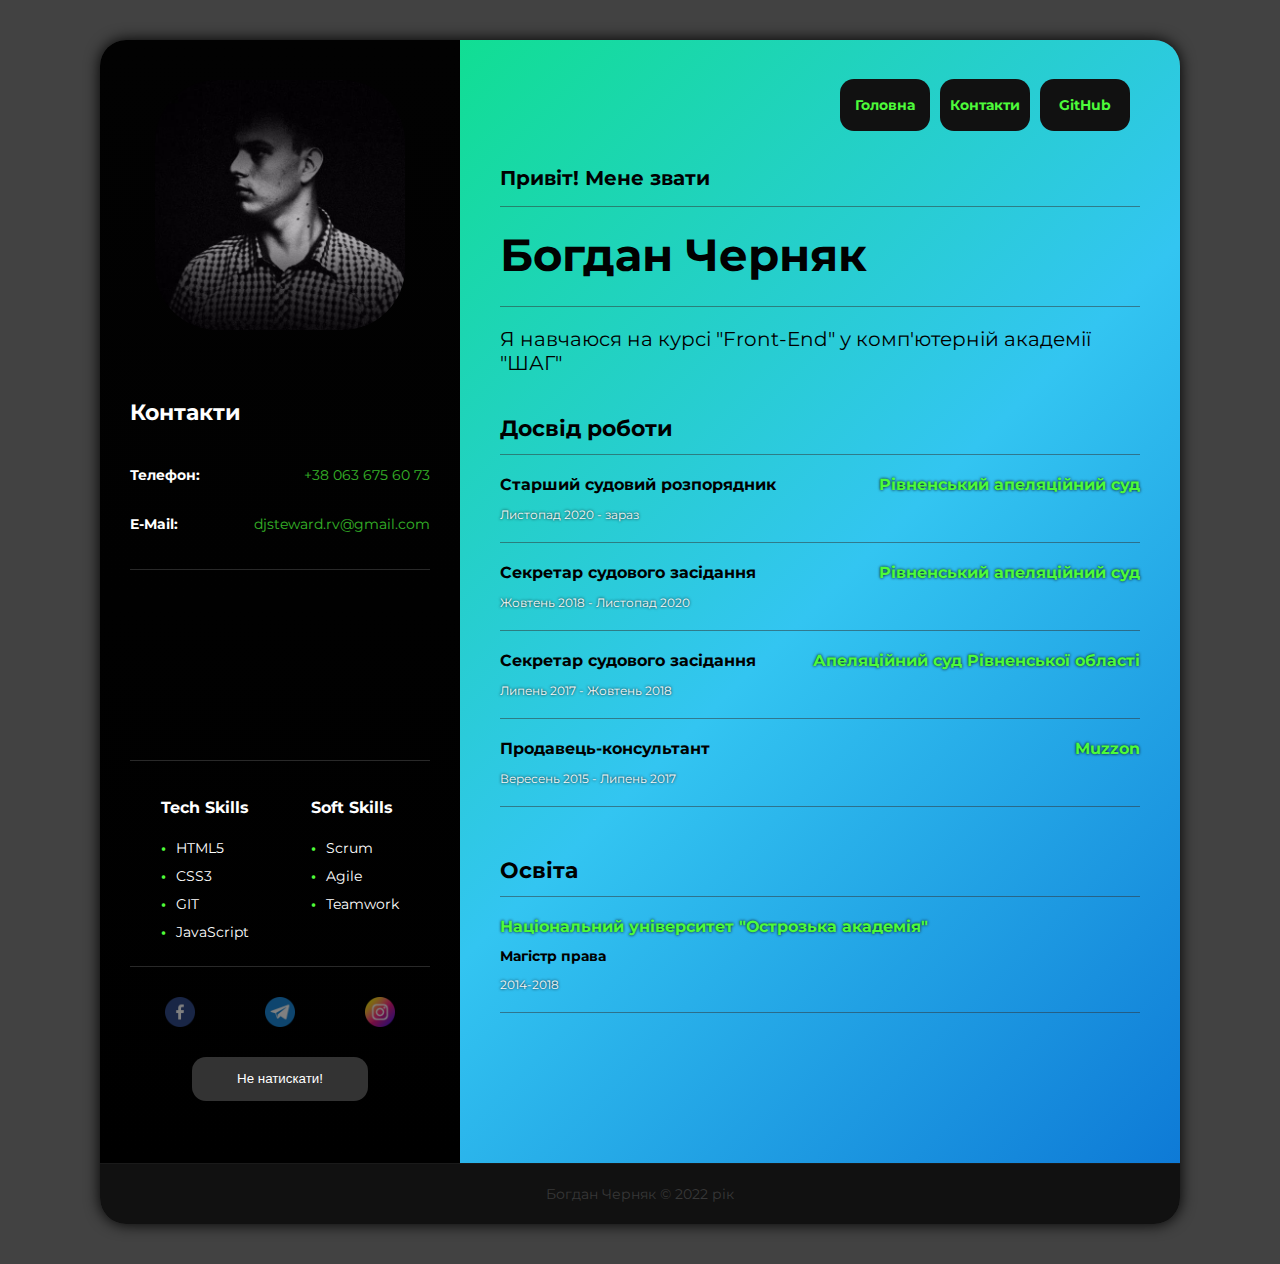
==== commit ad14da6e: "added navbar, pages and some fixes" ====
--- a/index.html
+++ b/index.html
@@ -17,9 +17,19 @@
 <!-- Main -->
 <div class="main">
     <div class="page">
+         
         <!-- Main Content -->
         <div class="main-content">
+            <!-- Header -->
+            <header class="header">
+                <nav class="nav" id="nav">
+                    <a class="nav__link" href="/index.html">Головна</a>
+                    <a class="nav__link" href="/contacts.html">Контакти</a>
+                    <a class="nav__link" href="#" target="_blank" >GitHub</a>
+                </nav>
+            </header>
             <div class="container">
+               
                 <!-- About -->
                 <div class="about">
                     <h2 class="about-subtittle">Привіт! Мене звати</h2>
@@ -151,6 +161,7 @@
         <p class="footer__text">
             Богдан Черняк &#169 2022 рік
         </p>
+        
     </footer>
 
     <!-- Modal -->
@@ -170,7 +181,7 @@
                     </div>
                     <div class="form__group">
                         <!-- <input type="text" class="input" placeholder="Повідомлення"> -->
-                        <textarea class="input" name="" id="" cols="10" rows="10" placeholder="Повідомлення"></textarea>
+                        <textarea class="input" name="" id="" cols="1" rows="3" placeholder="Повідомлення"></textarea>
                     </div>
                     <button class="btn" type="submit"><span>Надіслати</span></button>
                 </form>
--- a/assets/css/styles.css
+++ b/assets/css/styles.css
@@ -15,6 +15,12 @@
 	overflow: hidden;
 }
 
+iframe {
+	border: 0;
+}
+table {
+	font-size: 24px;
+}
 .main__splitter {
 	margin: 0 0 20px;
   	height: 1px;
@@ -27,6 +33,24 @@
 textarea {
 	resize: none;
 }
+ul {
+	margin: 0;
+}
+li {
+	display: inline;
+	list-style-type: none;
+}
+td {
+	font-weight: bold;
+}
+td>a {
+	font-weight: normal;
+	text-decoration: none;
+	color: inherit;
+}
+td>a:hover {
+	text-decoration: underline;
+}
 /* Main */
 .main {
 
@@ -40,18 +64,78 @@
 	display: flex;
 	flex-direction: row-reverse;
 }
+
+.page.page--contacts {
+	display: block;
+}
 .container {
 	display: flex;
     justify-content: flex-start;
     flex-wrap: wrap;
 }
+.container.container--contacts {
+	flex-direction: column;
+}
+.header {
+	display: flex;
+	justify-content: flex-end;
+	width: 100%;
+	height: 50px;
+
+	background-color: hsla(0, 0%, 0%, 0);
+
+	position: absolute;
+	top: 40px;
+	left: 0;
+
+}
+
+/* Navigation */
+
+.nav {
+	display: flex;
+	align-items: center;
+
+	margin: 0 40px;
+}
+
+
+.nav__link {
+    padding: 17px 10px;
+    width: 70px;
+    margin-right: 10px;
+    background-color: #111;
+
+	text-decoration: none;
+    text-align: center;
+	color: #4dfb3a;
+	font-weight: bold;
+
+	border-radius: 14px;
+
+	cursor: pointer;
+
+	transition: all .2s linear;
+}
+
+.nav__link:hover {
+
+    background-color: rgba(0, 0, 0, 0.37);
+	transition: all .2s linear;
+
+}
+
 /* Main Content */
 .main-content {
 	background-image: linear-gradient(135deg, #11de93, #33c5f1, #0e7ad6);
-	padding: 100px 40px;
+	padding: 130px 40px;
 	border-radius: 0 26px 0 0;
 
-
+	position: relative;
+}
+
+.main-content.main-content--contacts {
+	border-radius: 26px 26px 0 0;
 }
 .about {
 	width: 100%;
@@ -65,7 +149,7 @@
 	margin: 0;
 	margin-bottom: 19px;
 }
-.about-tittle {
+.about-tittle, .contacts__tittle {
 	font-style: normal;
 	font-weight: bold;
 	font-size: 45px;
@@ -188,6 +272,9 @@
 
 }
 /* Sidebar Photo */
+.sidebar__me {
+	margin: 0 auto;
+}
 .sidebar__splitter {
 	width: 100%;
 	margin: 20px 0 20px;
@@ -245,11 +332,15 @@
 .contacts__map {
 	display: flex;
 	justify-content: center;
+
 	
 }
+.contacts--page {
+	margin-bottom: 40px;
+}
+
 .map {
 	border-radius: 26px;
-
 	opacity: .5;
 
 	transition: opacity .2s linear;
@@ -271,7 +362,10 @@
 }
 
 
+
 .tech-skills ul {
+	display: flex;
+	flex-direction: column;
 	padding: 0;
 	line-height: 2;
 }
@@ -289,6 +383,9 @@
 
 
 .soft-skills ul {
+	display: flex;
+	flex-direction: column;
+
 	padding: 0;
 	line-height: 2;
 }
@@ -526,11 +623,13 @@
 		margin: 0 auto;
 	}
 	.main-content {
-		padding: 60px 30px;
+		padding: 130px 30px;
 		border-radius: 0;
 	}
 
-
+	.header {
+		justify-content: center;
+	}
 
 	.sidebar {
 		
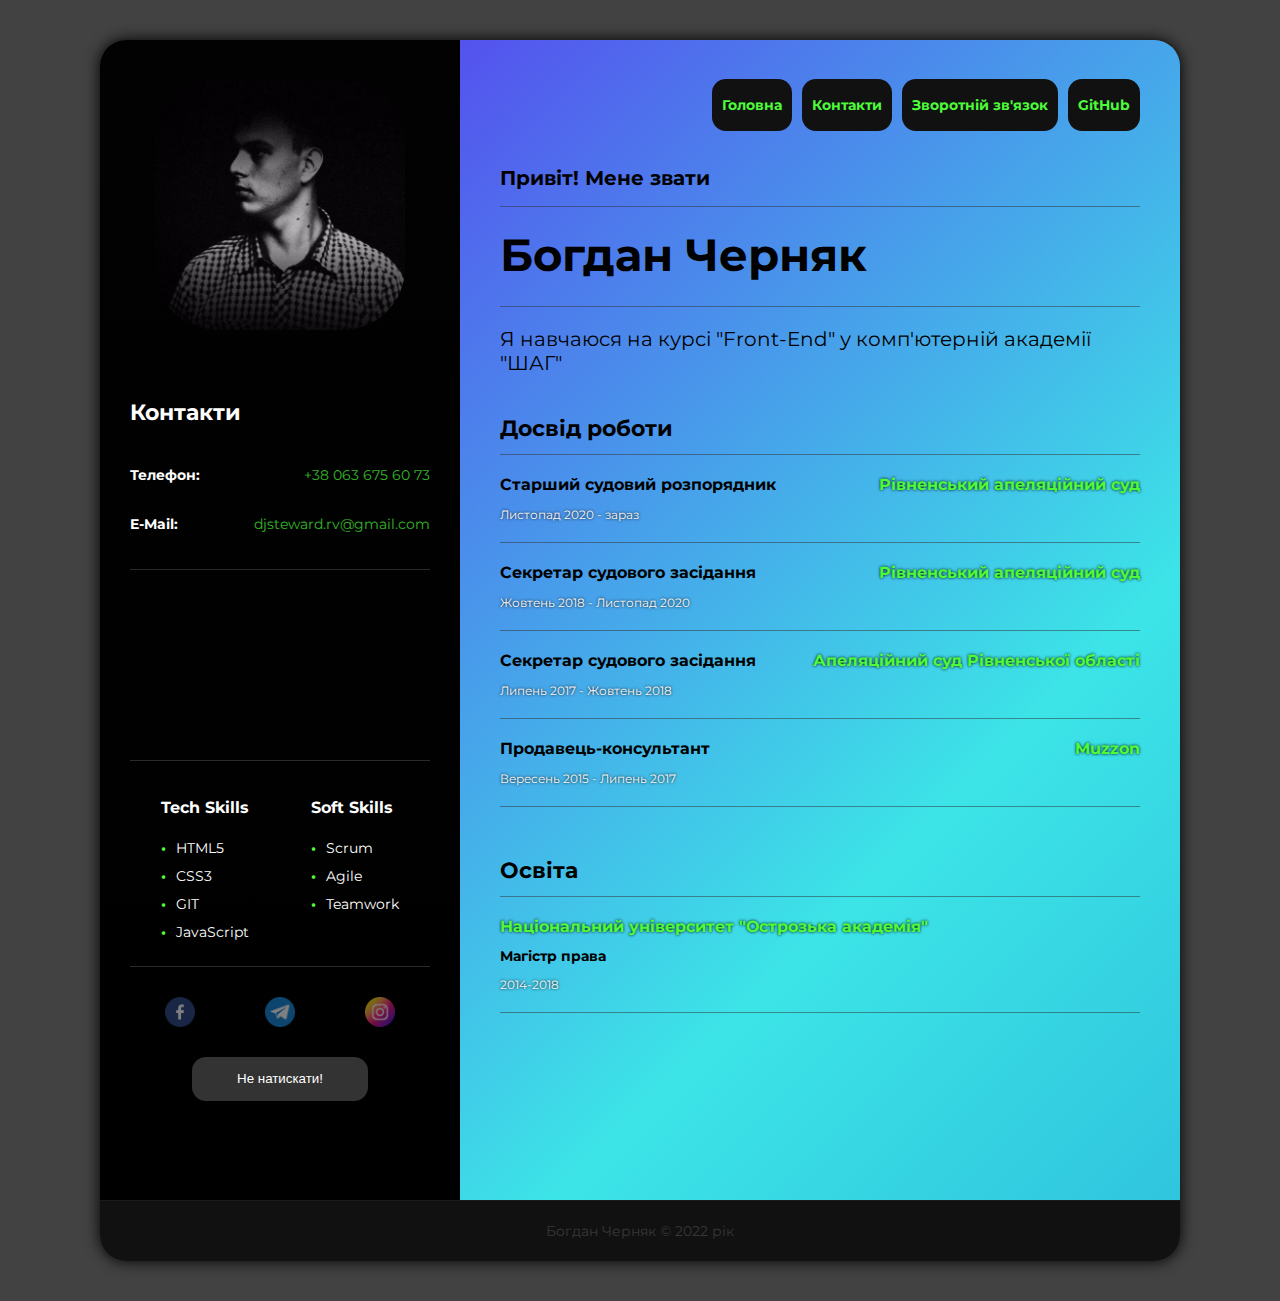
==== commit d82514d8: "added callback page" ====
--- a/index.html
+++ b/index.html
@@ -19,13 +19,14 @@
     <div class="page">
          
         <!-- Main Content -->
-        <div class="main-content">
+        <div class="main-content"> 
             <!-- Header -->
             <header class="header">
                 <nav class="nav" id="nav">
                     <a class="nav__link" href="/index.html">Головна</a>
                     <a class="nav__link" href="/contacts.html">Контакти</a>
-                    <a class="nav__link" href="#" target="_blank" >GitHub</a>
+                    <a class="nav__link" href="/callback.html">Зворотній зв'язок</a>
+                    <a class="nav__link" href="https://github.com/bodzey" target="_blank" >GitHub</a>
                 </nav>
             </header>
             <div class="container">
--- a/assets/css/styles.css
+++ b/assets/css/styles.css
@@ -9,6 +9,8 @@
 
 	margin: 30px;
 
+	overflow-x: hidden;
+
 }
 
 body.no-scroll {
@@ -21,6 +23,7 @@
 table {
 	font-size: 24px;
 }
+
 .main__splitter {
 	margin: 0 0 20px;
   	height: 1px;
@@ -51,6 +54,8 @@
 td>a:hover {
 	text-decoration: underline;
 }
+
+
 /* Main */
 .main {
 
@@ -102,7 +107,6 @@
 
 .nav__link {
     padding: 17px 10px;
-    width: 70px;
     margin-right: 10px;
     background-color: #111;
 
@@ -117,6 +121,9 @@
 
 	transition: all .2s linear;
 }
+.nav__link:nth-child(4) {
+	margin-right: 0;
+}
 
 .nav__link:hover {
 
@@ -127,11 +134,13 @@
 
 /* Main Content */
 .main-content {
-	background-image: linear-gradient(135deg, #11de93, #33c5f1, #0e7ad6);
+	background: linear-gradient(135deg, #5452ee, #3ce4e7, #23a6d5, #2623d5);
+	background-size: 200% 200%;
 	padding: 130px 40px;
 	border-radius: 0 26px 0 0;
-
 	position: relative;
+	animation: gradient 2s linear infinite alternate;
+	height: 100vh;
 }
 
 .main-content.main-content--contacts {
@@ -558,8 +567,8 @@
 	height: 20px;
 
 	position: absolute;
-	top: -30px;
-	right: -25px;
+    top: 13px;
+    right: 20px;
 
 	background: none;
 	border: none;
@@ -567,6 +576,7 @@
 	cursor: pointer;
 
 	transition: transform 0.1s linear;
+	filter: invert(100%);
 }
 .modal__close:focus {
 	outline: none;
@@ -609,6 +619,88 @@
 .input:focus::placeholder {
 	opacity: 0;
 }
+
+/* Callback */
+.callback__inner {
+	display: flex;
+	justify-content: center;
+}
+.callback__form {
+	/* display: flex;
+	justify-content: center; */
+	width: 500px;
+
+
+	padding: 30px 0;
+}
+/* .callback__form form {
+	display: flex;
+	flex-direction: column;
+    align-items: flex-end;
+} */
+.callback__form form>div {
+	margin-bottom: 15px;
+}
+
+.form__item input, textarea {
+	width: 100%;
+	padding: 5px;
+	border: 1px solid #333;
+	outline: none;
+	box-sizing: border-box;
+	border-radius: 8px;
+
+	background-color: rgba(255, 255, 255, 0.5);
+
+}
+.form__item input:focus {
+
+	border-radius: 8px;
+	background-color: rgba(255, 255, 255, 0.9);
+}
+
+.checkbox {
+	position: absolute;
+	z-index: -1;
+	opacity: 0;
+}
+
+.checkbox+label {
+	display: inline-block;
+	align-items: center;
+	user-select: none;
+
+	cursor: pointer;
+  }
+  .checkbox+label::before {
+	content: '';
+	display: inline-block;
+	width: 1.5em;
+	height: 1.5em;
+
+	border: 1px solid #333;
+	border-radius: 4px;
+	margin-right: 10px;
+	background-repeat: no-repeat;
+	background-position: center center;
+	background-size: 50% 50%;
+	background-color: rgba(255, 255, 255, 0.5);
+
+	transition: all .1s linear;
+  }
+
+  .checkbox:checked+label::before {
+	border-color: #0bef62;
+	background-color: #0bef62;
+	background-image: url("data:image/svg+xml,%3csvg xmlns='http://www.w3.org/2000/svg' viewBox='0 0 8 8'%3e%3cpath fill='%23fff' d='M6.564.75l-3.59 3.612-1.538-1.55L0 4.26 2.974 7.25 8 2.193z'/%3e%3c/svg%3e");
+  }
+
+
+  
+  .checkbox:disabled+label::before {
+	background-color: rgba(255, 255, 255, 0.5);
+  }
+
 /* @Media */
 
 @media (max-width: 575px) {
@@ -653,4 +745,18 @@
 		font-size: 24px;
 	}
 
+}
+
+/* kmap */
+@keyframes gradient {
+	0% {
+		background-position: 0% 50%;
+	}
+	50% {
+		background-position: 100% 50%;
+	}
+	100% {
+		background-position: 0% 100%;
+	}
+	
 }